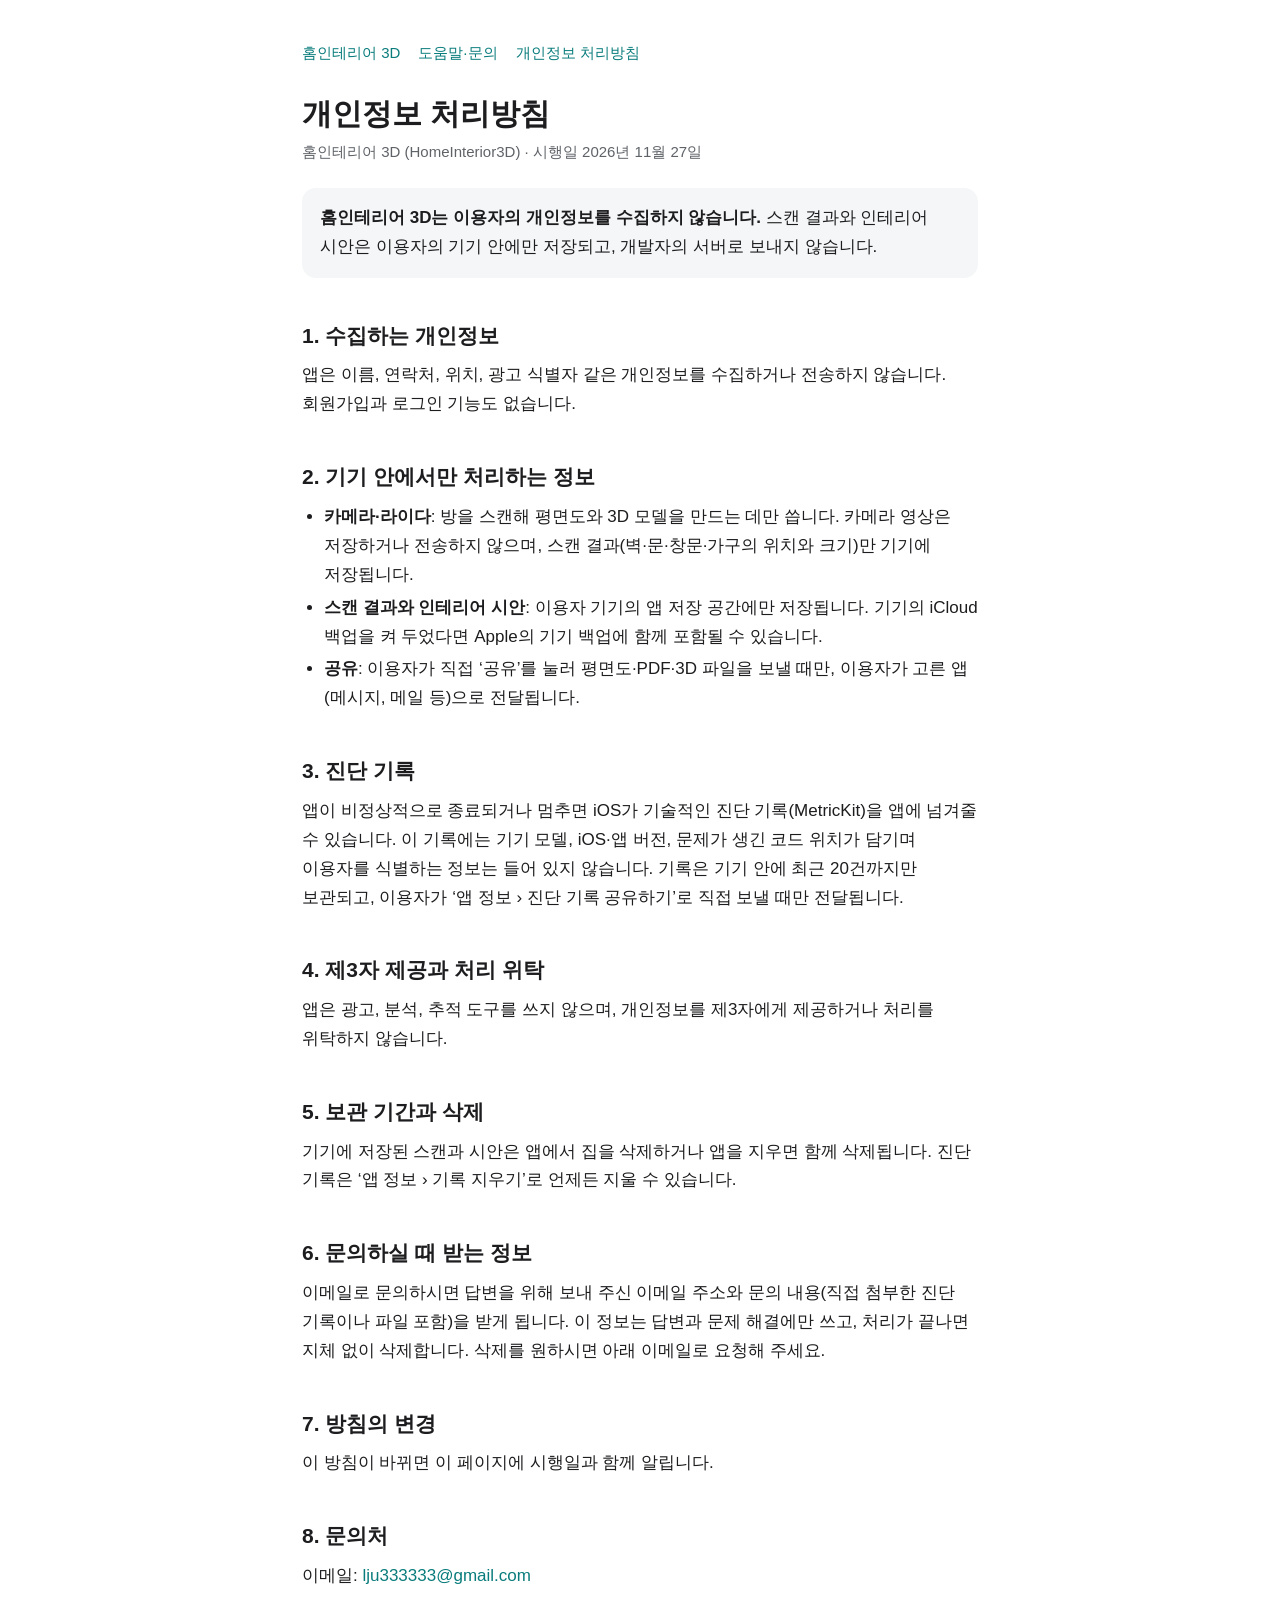
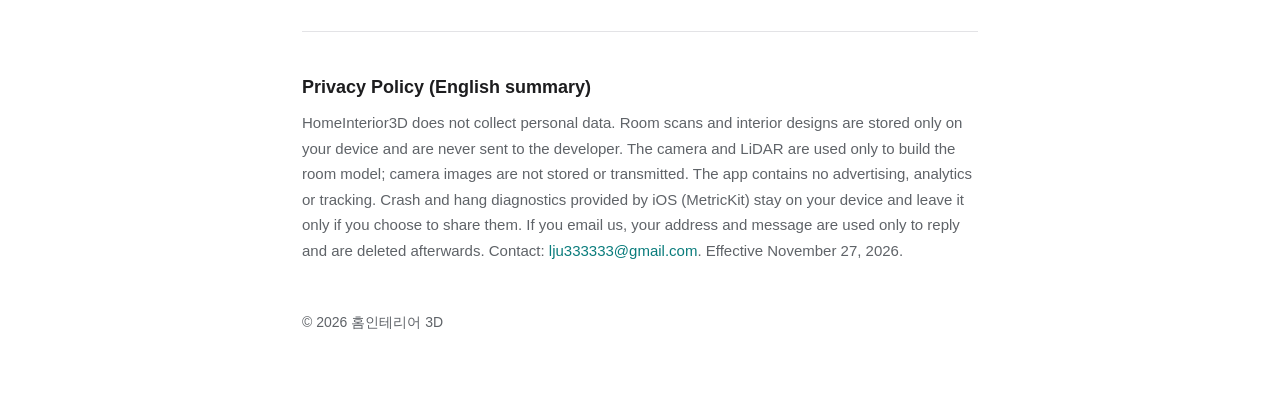
==== privacy.html @ 088af76d "Privacy policy and support pages for HomeInterior3D Co-Authored-By: Claude Opus 5.5 <noreply@anthrop" ====
<!doctype html>
<html lang="ko">
<head>
  <meta charset="utf-8">
  <meta name="viewport" content="width=device-width, initial-scale=1">
  <title>개인정보 처리방침 · 홈인테리어 3D</title>
  <link rel="stylesheet" href="style.css">
</head>
<body>
<main>
  <nav>
    <a href="./">홈인테리어 3D</a>
    <a href="support.html">도움말·문의</a>
    <a href="privacy.html">개인정보 처리방침</a>
  </nav>

  <h1>개인정보 처리방침</h1>
  <p class="meta">홈인테리어 3D (HomeInterior3D) · 시행일 2026년 11월 27일</p>

  <div class="card">
    <p><strong>홈인테리어 3D는 이용자의 개인정보를 수집하지 않습니다.</strong> 스캔 결과와 인테리어 시안은 이용자의 기기 안에만 저장되고, 개발자의 서버로 보내지 않습니다.</p>
  </div>

  <h2>1. 수집하는 개인정보</h2>
  <p>앱은 이름, 연락처, 위치, 광고 식별자 같은 개인정보를 수집하거나 전송하지 않습니다. 회원가입과 로그인 기능도 없습니다.</p>

  <h2>2. 기기 안에서만 처리하는 정보</h2>
  <ul>
    <li><strong>카메라·라이다</strong>: 방을 스캔해 평면도와 3D 모델을 만드는 데만 씁니다. 카메라 영상은 저장하거나 전송하지 않으며, 스캔 결과(벽·문·창문·가구의 위치와 크기)만 기기에 저장됩니다.</li>
    <li><strong>스캔 결과와 인테리어 시안</strong>: 이용자 기기의 앱 저장 공간에만 저장됩니다. 기기의 iCloud 백업을 켜 두었다면 Apple의 기기 백업에 함께 포함될 수 있습니다.</li>
    <li><strong>공유</strong>: 이용자가 직접 ‘공유’를 눌러 평면도·PDF·3D 파일을 보낼 때만, 이용자가 고른 앱(메시지, 메일 등)으로 전달됩니다.</li>
  </ul>

  <h2>3. 진단 기록</h2>
  <p>앱이 비정상적으로 종료되거나 멈추면 iOS가 기술적인 진단 기록(MetricKit)을 앱에 넘겨줄 수 있습니다. 이 기록에는 기기 모델, iOS·앱 버전, 문제가 생긴 코드 위치가 담기며 이용자를 식별하는 정보는 들어 있지 않습니다. 기록은 기기 안에 최근 20건까지만 보관되고, 이용자가 ‘앱 정보 › 진단 기록 공유하기’로 직접 보낼 때만 전달됩니다.</p>

  <h2>4. 제3자 제공과 처리 위탁</h2>
  <p>앱은 광고, 분석, 추적 도구를 쓰지 않으며, 개인정보를 제3자에게 제공하거나 처리를 위탁하지 않습니다.</p>

  <h2>5. 보관 기간과 삭제</h2>
  <p>기기에 저장된 스캔과 시안은 앱에서 집을 삭제하거나 앱을 지우면 함께 삭제됩니다. 진단 기록은 ‘앱 정보 › 기록 지우기’로 언제든 지울 수 있습니다.</p>

  <h2>6. 문의하실 때 받는 정보</h2>
  <p>이메일로 문의하시면 답변을 위해 보내 주신 이메일 주소와 문의 내용(직접 첨부한 진단 기록이나 파일 포함)을 받게 됩니다. 이 정보는 답변과 문제 해결에만 쓰고, 처리가 끝나면 지체 없이 삭제합니다. 삭제를 원하시면 아래 이메일로 요청해 주세요.</p>

  <h2>7. 방침의 변경</h2>
  <p>이 방침이 바뀌면 이 페이지에 시행일과 함께 알립니다.</p>

  <h2>8. 문의처</h2>
  <p>이메일: <a href="mailto:lju333333@gmail.com">lju333333@gmail.com</a></p>

  <hr>
  <div class="en">
    <h2>Privacy Policy (English summary)</h2>
    <p>HomeInterior3D does not collect personal data. Room scans and interior designs are stored only on your device and are never sent to the developer. The camera and LiDAR are used only to build the room model; camera images are not stored or transmitted. The app contains no advertising, analytics or tracking. Crash and hang diagnostics provided by iOS (MetricKit) stay on your device and leave it only if you choose to share them. If you email us, your address and message are used only to reply and are deleted afterwards. Contact: <a href="mailto:lju333333@gmail.com">lju333333@gmail.com</a>. Effective November 27, 2026.</p>
  </div>

  <footer>© 2026 홈인테리어 3D</footer>
</main>
</body>
</html>
---- style.css ----
:root {
  --bg: #ffffff;
  --text: #1d1d1f;
  --muted: #5f6368;
  --line: #e3e3e6;
  --card: #f5f6f7;
  --accent: #0a7c7c;
}

@media (prefers-color-scheme: dark) {
  :root {
    --bg: #161617;
    --text: #f2f2f4;
    --muted: #a7a9ae;
    --line: #2e2f33;
    --card: #222326;
    --accent: #4cc7c7;
  }
}

* { box-sizing: border-box; }

body {
  margin: 0;
  background: var(--bg);
  color: var(--text);
  font-family: -apple-system, BlinkMacSystemFont, "Apple SD Gothic Neo", "Noto Sans KR", "Malgun Gothic", "Segoe UI", sans-serif;
  font-size: 17px;
  line-height: 1.7;
  word-break: keep-all;
  overflow-wrap: break-word;
}

main {
  max-width: 720px;
  margin: 0 auto;
  padding: 40px 22px 64px;
}

nav {
  display: flex;
  flex-wrap: wrap;
  gap: 6px 18px;
  font-size: 15px;
  margin-bottom: 28px;
}

a { color: var(--accent); text-decoration: none; }
a:hover { text-decoration: underline; }

h1 { font-size: 30px; line-height: 1.3; margin: 0 0 6px; }
h2 { font-size: 21px; margin: 36px 0 8px; padding-top: 4px; }
h3 { font-size: 17px; margin: 22px 0 4px; }
p, ul, ol { margin: 8px 0; }
ul, ol { padding-left: 22px; }
li { margin: 4px 0; }

.meta { color: var(--muted); font-size: 15px; margin: 0 0 24px; }

.card {
  background: var(--card);
  border-radius: 14px;
  padding: 16px 18px;
  margin: 18px 0;
}

.card p:first-child { margin-top: 0; }
.card p:last-child { margin-bottom: 0; }

hr { border: 0; border-top: 1px solid var(--line); margin: 40px 0 24px; }

.en { color: var(--muted); font-size: 15px; }
.en h2 { font-size: 18px; color: var(--text); }

footer { color: var(--muted); font-size: 14px; margin-top: 48px; }
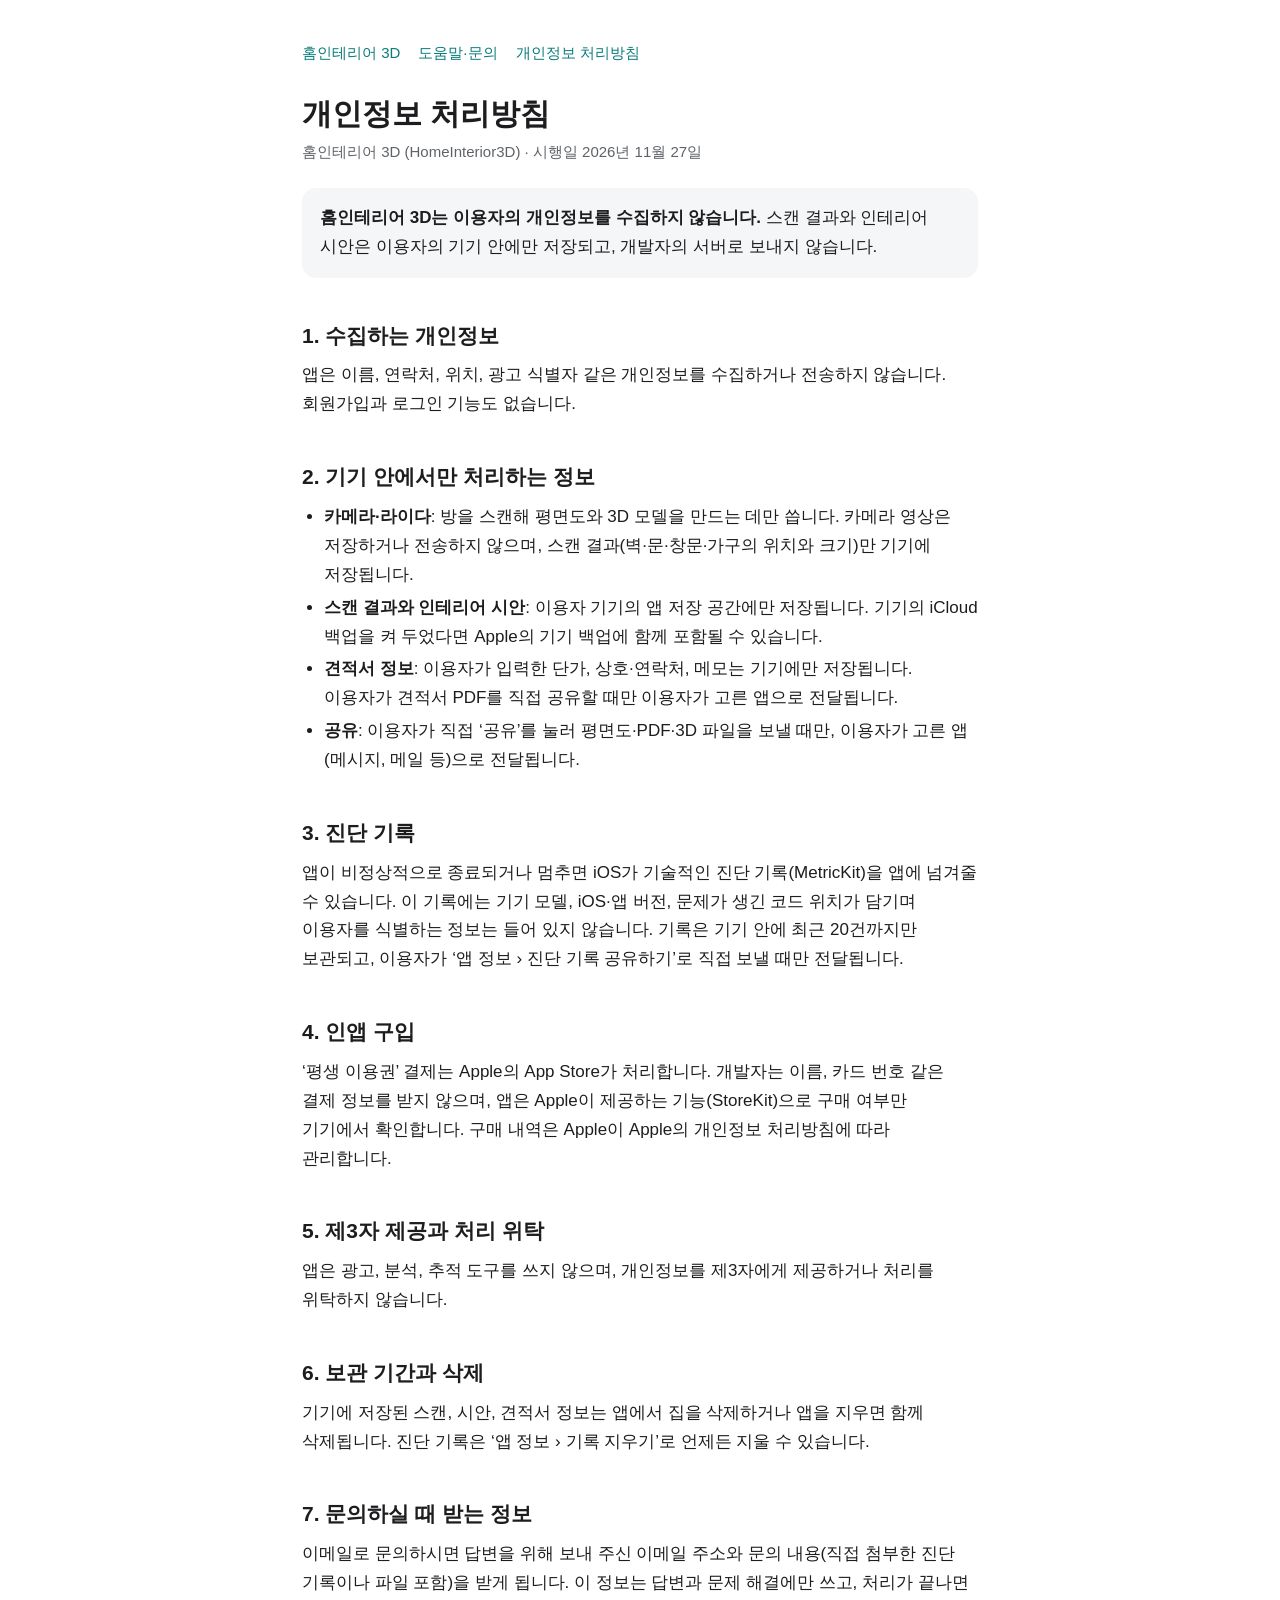
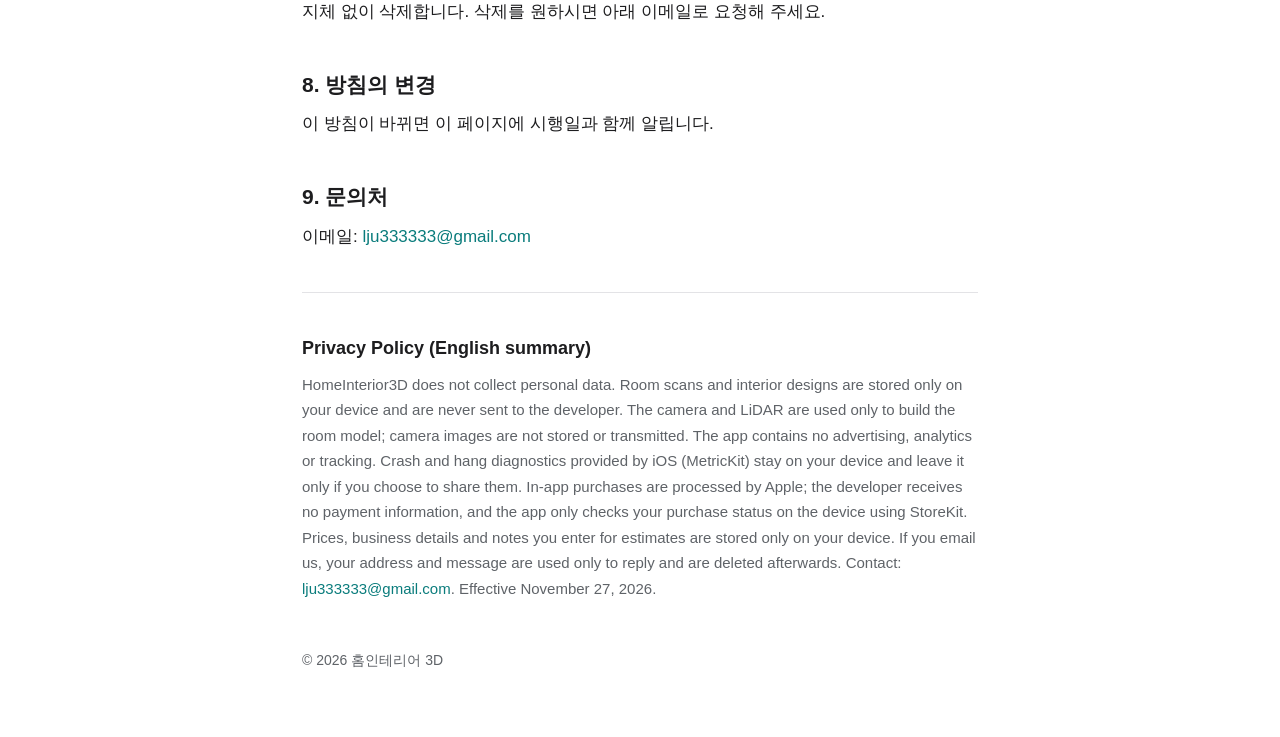
==== commit d92e5f09: "Add in-app purchase and estimate data to privacy and support pages - privacy: estimate info stays on" ====
--- a/privacy.html
+++ b/privacy.html
@@ -28,31 +28,35 @@
   <ul>
     <li><strong>카메라·라이다</strong>: 방을 스캔해 평면도와 3D 모델을 만드는 데만 씁니다. 카메라 영상은 저장하거나 전송하지 않으며, 스캔 결과(벽·문·창문·가구의 위치와 크기)만 기기에 저장됩니다.</li>
     <li><strong>스캔 결과와 인테리어 시안</strong>: 이용자 기기의 앱 저장 공간에만 저장됩니다. 기기의 iCloud 백업을 켜 두었다면 Apple의 기기 백업에 함께 포함될 수 있습니다.</li>
+    <li><strong>견적서 정보</strong>: 이용자가 입력한 단가, 상호·연락처, 메모는 기기에만 저장됩니다. 이용자가 견적서 PDF를 직접 공유할 때만 이용자가 고른 앱으로 전달됩니다.</li>
     <li><strong>공유</strong>: 이용자가 직접 ‘공유’를 눌러 평면도·PDF·3D 파일을 보낼 때만, 이용자가 고른 앱(메시지, 메일 등)으로 전달됩니다.</li>
   </ul>
 
   <h2>3. 진단 기록</h2>
   <p>앱이 비정상적으로 종료되거나 멈추면 iOS가 기술적인 진단 기록(MetricKit)을 앱에 넘겨줄 수 있습니다. 이 기록에는 기기 모델, iOS·앱 버전, 문제가 생긴 코드 위치가 담기며 이용자를 식별하는 정보는 들어 있지 않습니다. 기록은 기기 안에 최근 20건까지만 보관되고, 이용자가 ‘앱 정보 › 진단 기록 공유하기’로 직접 보낼 때만 전달됩니다.</p>
 
-  <h2>4. 제3자 제공과 처리 위탁</h2>
+  <h2>4. 인앱 구입</h2>
+  <p>‘평생 이용권’ 결제는 Apple의 App Store가 처리합니다. 개발자는 이름, 카드 번호 같은 결제 정보를 받지 않으며, 앱은 Apple이 제공하는 기능(StoreKit)으로 구매 여부만 기기에서 확인합니다. 구매 내역은 Apple이 Apple의 개인정보 처리방침에 따라 관리합니다.</p>
+
+  <h2>5. 제3자 제공과 처리 위탁</h2>
   <p>앱은 광고, 분석, 추적 도구를 쓰지 않으며, 개인정보를 제3자에게 제공하거나 처리를 위탁하지 않습니다.</p>
 
-  <h2>5. 보관 기간과 삭제</h2>
-  <p>기기에 저장된 스캔과 시안은 앱에서 집을 삭제하거나 앱을 지우면 함께 삭제됩니다. 진단 기록은 ‘앱 정보 › 기록 지우기’로 언제든 지울 수 있습니다.</p>
+  <h2>6. 보관 기간과 삭제</h2>
+  <p>기기에 저장된 스캔, 시안, 견적서 정보는 앱에서 집을 삭제하거나 앱을 지우면 함께 삭제됩니다. 진단 기록은 ‘앱 정보 › 기록 지우기’로 언제든 지울 수 있습니다.</p>
 
-  <h2>6. 문의하실 때 받는 정보</h2>
+  <h2>7. 문의하실 때 받는 정보</h2>
   <p>이메일로 문의하시면 답변을 위해 보내 주신 이메일 주소와 문의 내용(직접 첨부한 진단 기록이나 파일 포함)을 받게 됩니다. 이 정보는 답변과 문제 해결에만 쓰고, 처리가 끝나면 지체 없이 삭제합니다. 삭제를 원하시면 아래 이메일로 요청해 주세요.</p>
 
-  <h2>7. 방침의 변경</h2>
+  <h2>8. 방침의 변경</h2>
   <p>이 방침이 바뀌면 이 페이지에 시행일과 함께 알립니다.</p>
 
-  <h2>8. 문의처</h2>
+  <h2>9. 문의처</h2>
   <p>이메일: <a href="mailto:lju333333@gmail.com">lju333333@gmail.com</a></p>
 
   <hr>
   <div class="en">
     <h2>Privacy Policy (English summary)</h2>
-    <p>HomeInterior3D does not collect personal data. Room scans and interior designs are stored only on your device and are never sent to the developer. The camera and LiDAR are used only to build the room model; camera images are not stored or transmitted. The app contains no advertising, analytics or tracking. Crash and hang diagnostics provided by iOS (MetricKit) stay on your device and leave it only if you choose to share them. If you email us, your address and message are used only to reply and are deleted afterwards. Contact: <a href="mailto:lju333333@gmail.com">lju333333@gmail.com</a>. Effective November 27, 2026.</p>
+    <p>HomeInterior3D does not collect personal data. Room scans and interior designs are stored only on your device and are never sent to the developer. The camera and LiDAR are used only to build the room model; camera images are not stored or transmitted. The app contains no advertising, analytics or tracking. Crash and hang diagnostics provided by iOS (MetricKit) stay on your device and leave it only if you choose to share them. In-app purchases are processed by Apple; the developer receives no payment information, and the app only checks your purchase status on the device using StoreKit. Prices, business details and notes you enter for estimates are stored only on your device. If you email us, your address and message are used only to reply and are deleted afterwards. Contact: <a href="mailto:lju333333@gmail.com">lju333333@gmail.com</a>. Effective November 27, 2026.</p>
   </div>
 
   <footer>© 2026 홈인테리어 3D</footer>
